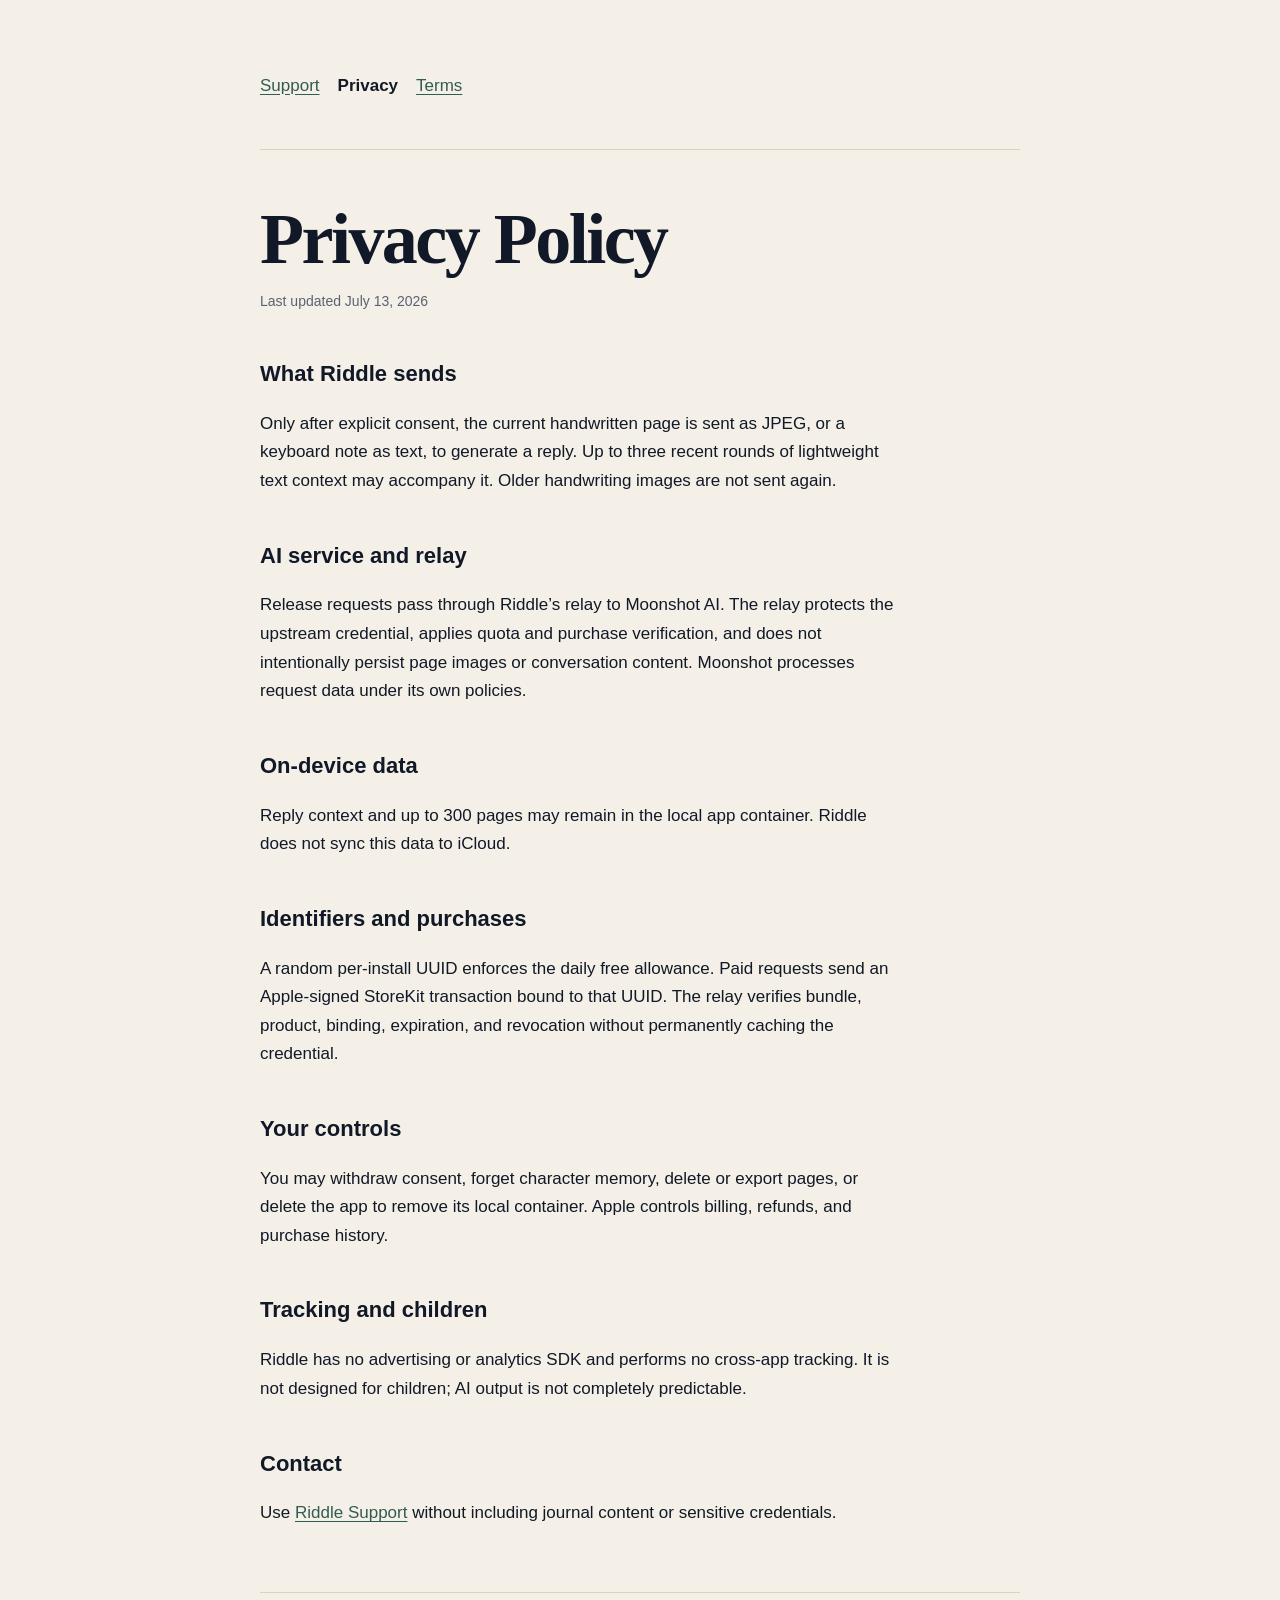
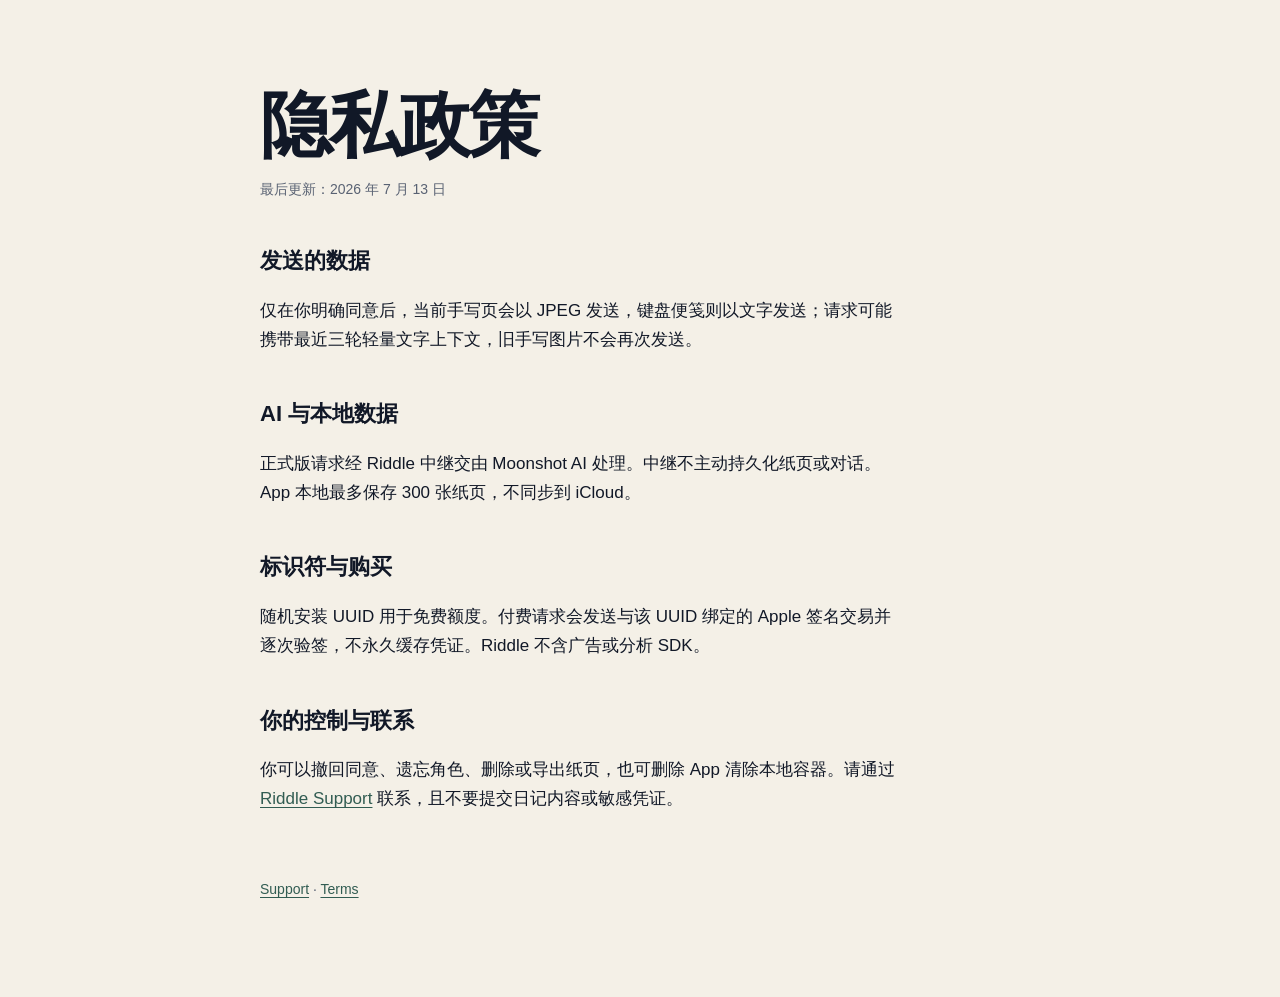
==== privacy.html @ 7ed74ed2 "Publish Riddle support and legal pages" ====
<!doctype html><html lang="en"><head><meta charset="utf-8"><meta name="viewport" content="width=device-width,initial-scale=1"><title>Riddle Privacy Policy</title><link rel="stylesheet" href="styles.css"></head><body><main><nav><a href="index.html">Support</a><strong>Privacy</strong><a href="terms.html">Terms</a></nav><h1>Privacy Policy</h1><p class="meta">Last updated July 13, 2026</p><h2>What Riddle sends</h2><p>Only after explicit consent, the current handwritten page is sent as JPEG, or a keyboard note as text, to generate a reply. Up to three recent rounds of lightweight text context may accompany it. Older handwriting images are not sent again.</p><h2>AI service and relay</h2><p>Release requests pass through Riddle’s relay to Moonshot AI. The relay protects the upstream credential, applies quota and purchase verification, and does not intentionally persist page images or conversation content. Moonshot processes request data under its own policies.</p><h2>On-device data</h2><p>Reply context and up to 300 pages may remain in the local app container. Riddle does not sync this data to iCloud.</p><h2>Identifiers and purchases</h2><p>A random per-install UUID enforces the daily free allowance. Paid requests send an Apple-signed StoreKit transaction bound to that UUID. The relay verifies bundle, product, binding, expiration, and revocation without permanently caching the credential.</p><h2>Your controls</h2><p>You may withdraw consent, forget character memory, delete or export pages, or delete the app to remove its local container. Apple controls billing, refunds, and purchase history.</p><h2>Tracking and children</h2><p>Riddle has no advertising or analytics SDK and performs no cross-app tracking. It is not designed for children; AI output is not completely predictable.</p><h2>Contact</h2><p>Use <a href="https://github.com/Trentct/Riddle-iPad/issues/new">Riddle Support</a> without including journal content or sensitive credentials.</p><section class="lang" lang="zh-Hans"><h1>隐私政策</h1><p class="meta">最后更新：2026 年 7 月 13 日</p><h2>发送的数据</h2><p>仅在你明确同意后，当前手写页会以 JPEG 发送，键盘便笺则以文字发送；请求可能携带最近三轮轻量文字上下文，旧手写图片不会再次发送。</p><h2>AI 与本地数据</h2><p>正式版请求经 Riddle 中继交由 Moonshot AI 处理。中继不主动持久化纸页或对话。App 本地最多保存 300 张纸页，不同步到 iCloud。</p><h2>标识符与购买</h2><p>随机安装 UUID 用于免费额度。付费请求会发送与该 UUID 绑定的 Apple 签名交易并逐次验签，不永久缓存凭证。Riddle 不含广告或分析 SDK。</p><h2>你的控制与联系</h2><p>你可以撤回同意、遗忘角色、删除或导出纸页，也可删除 App 清除本地容器。请通过 <a href="https://github.com/Trentct/Riddle-iPad/issues/new">Riddle Support</a> 联系，且不要提交日记内容或敏感凭证。</p></section><footer><a href="index.html">Support</a> · <a href="terms.html">Terms</a></footer></main></body></html>
---- styles.css ----
:root{color-scheme:light dark;--paper:#f4f0e7;--ink:#111827;--muted:#596273;--line:#d9d2c5;--accent:#315c52}*{box-sizing:border-box}body{margin:0;background:var(--paper);color:var(--ink);font:17px/1.68 -apple-system,BlinkMacSystemFont,"SF Pro Text",sans-serif}main{width:min(760px,calc(100% - 40px));margin:auto;padding:72px 0 96px}nav{display:flex;flex-wrap:wrap;gap:18px;padding-bottom:48px;border-bottom:1px solid var(--line)}a{color:var(--accent);text-underline-offset:3px}h1{margin:52px 0 8px;font:600 clamp(40px,8vw,72px)/1.04 ui-serif,Georgia,serif;letter-spacing:-.035em}h2{margin:42px 0 8px;font-size:22px}p{max-width:68ch}.lede{color:var(--muted);font-size:20px}.meta,footer{color:var(--muted);font-size:14px}.card{margin:36px 0;padding:24px;border:1px solid var(--line);border-radius:18px}.lang{margin-top:64px;padding-top:44px;border-top:1px solid var(--line)}footer{margin-top:64px}@media(prefers-color-scheme:dark){:root{--paper:#0c1219;--ink:#eee9df;--muted:#a8b0bb;--line:#29313a;--accent:#9bc9bb}}
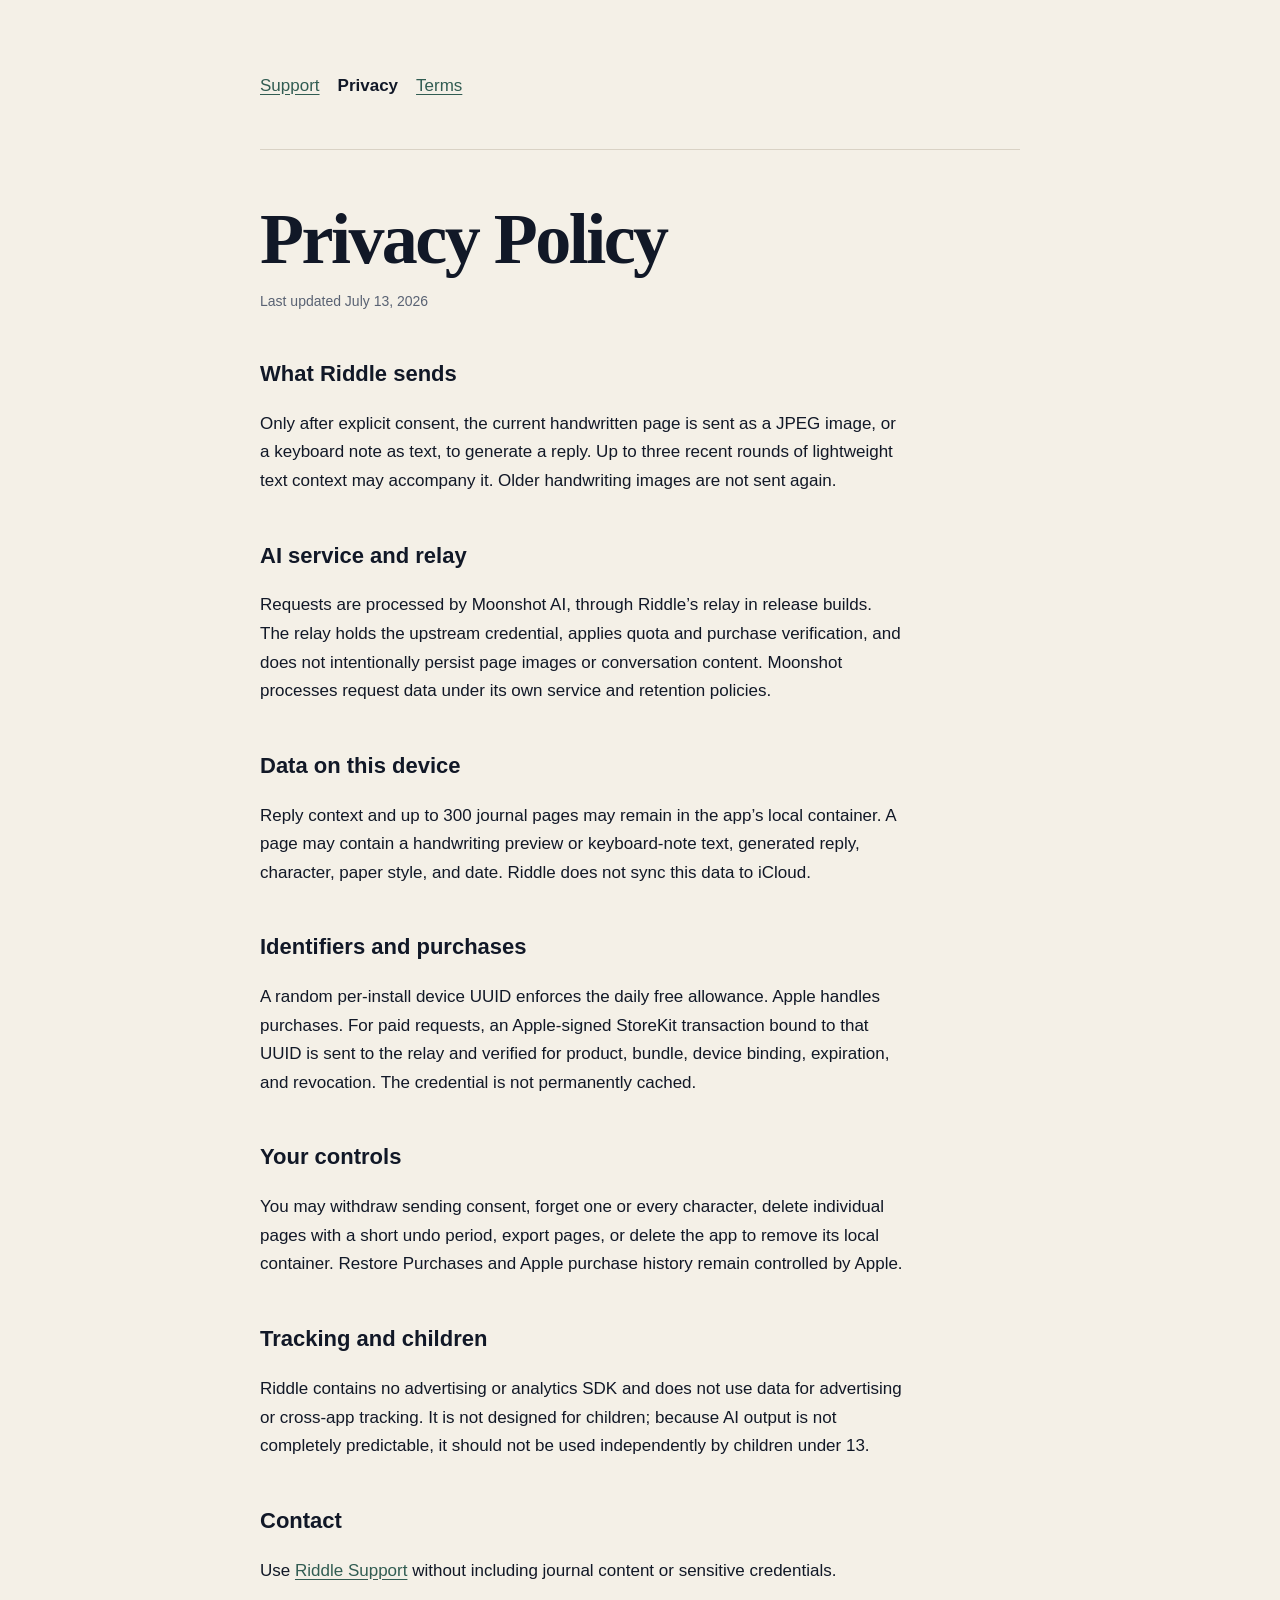
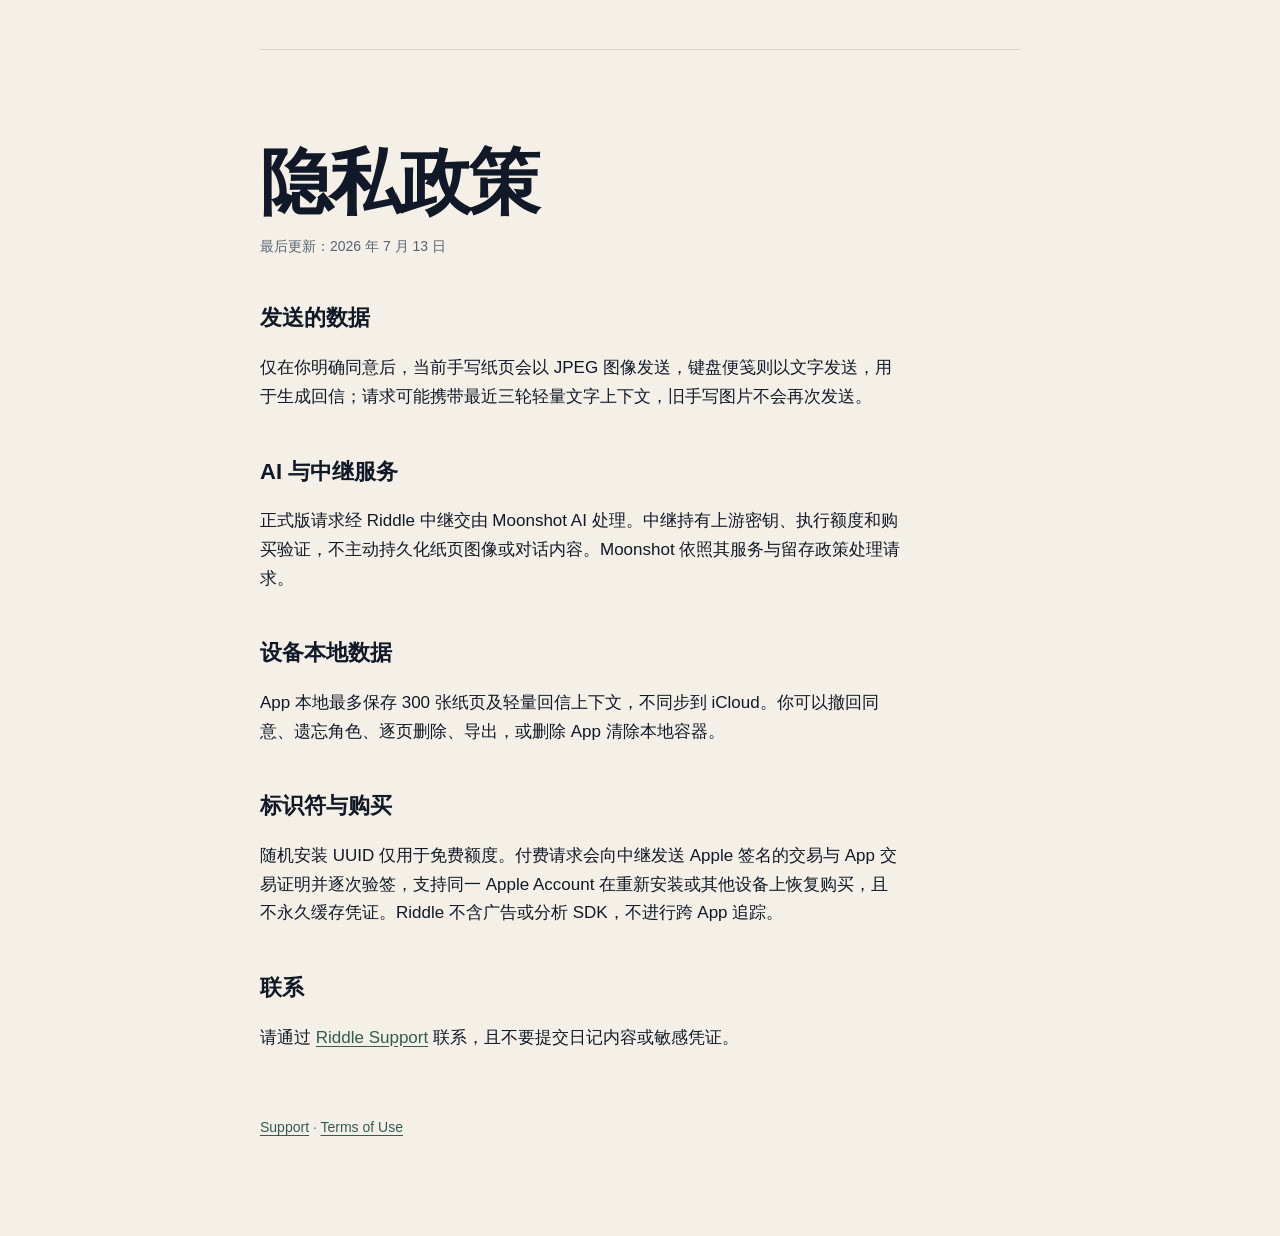
==== commit 197eea4d: "Correct Restore Purchases privacy disclosure" ====
--- a/privacy.html
+++ b/privacy.html
@@ -1 +1,12 @@
-<!doctype html><html lang="en"><head><meta charset="utf-8"><meta name="viewport" content="width=device-width,initial-scale=1"><title>Riddle Privacy Policy</title><link rel="stylesheet" href="styles.css"></head><body><main><nav><a href="index.html">Support</a><strong>Privacy</strong><a href="terms.html">Terms</a></nav><h1>Privacy Policy</h1><p class="meta">Last updated July 13, 2026</p><h2>What Riddle sends</h2><p>Only after explicit consent, the current handwritten page is sent as JPEG, or a keyboard note as text, to generate a reply. Up to three recent rounds of lightweight text context may accompany it. Older handwriting images are not sent again.</p><h2>AI service and relay</h2><p>Release requests pass through Riddle’s relay to Moonshot AI. The relay protects the upstream credential, applies quota and purchase verification, and does not intentionally persist page images or conversation content. Moonshot processes request data under its own policies.</p><h2>On-device data</h2><p>Reply context and up to 300 pages may remain in the local app container. Riddle does not sync this data to iCloud.</p><h2>Identifiers and purchases</h2><p>A random per-install UUID enforces the daily free allowance. Paid requests send an Apple-signed StoreKit transaction bound to that UUID. The relay verifies bundle, product, binding, expiration, and revocation without permanently caching the credential.</p><h2>Your controls</h2><p>You may withdraw consent, forget character memory, delete or export pages, or delete the app to remove its local container. Apple controls billing, refunds, and purchase history.</p><h2>Tracking and children</h2><p>Riddle has no advertising or analytics SDK and performs no cross-app tracking. It is not designed for children; AI output is not completely predictable.</p><h2>Contact</h2><p>Use <a href="https://github.com/Trentct/Riddle-iPad/issues/new">Riddle Support</a> without including journal content or sensitive credentials.</p><section class="lang" lang="zh-Hans"><h1>隐私政策</h1><p class="meta">最后更新：2026 年 7 月 13 日</p><h2>发送的数据</h2><p>仅在你明确同意后，当前手写页会以 JPEG 发送，键盘便笺则以文字发送；请求可能携带最近三轮轻量文字上下文，旧手写图片不会再次发送。</p><h2>AI 与本地数据</h2><p>正式版请求经 Riddle 中继交由 Moonshot AI 处理。中继不主动持久化纸页或对话。App 本地最多保存 300 张纸页，不同步到 iCloud。</p><h2>标识符与购买</h2><p>随机安装 UUID 用于免费额度。付费请求会发送与该 UUID 绑定的 Apple 签名交易并逐次验签，不永久缓存凭证。Riddle 不含广告或分析 SDK。</p><h2>你的控制与联系</h2><p>你可以撤回同意、遗忘角色、删除或导出纸页，也可删除 App 清除本地容器。请通过 <a href="https://github.com/Trentct/Riddle-iPad/issues/new">Riddle Support</a> 联系，且不要提交日记内容或敏感凭证。</p></section><footer><a href="index.html">Support</a> · <a href="terms.html">Terms</a></footer></main></body></html>
+<!doctype html><html lang="en"><head><meta charset="utf-8"><meta name="viewport" content="width=device-width,initial-scale=1"><title>Riddle Privacy Policy</title><link rel="stylesheet" href="styles.css"></head><body><main>
+<nav><a href="index.html">Support</a><strong>Privacy</strong><a href="terms.html">Terms</a></nav>
+<h1>Privacy Policy</h1><p class="meta">Last updated July 13, 2026</p>
+<h2>What Riddle sends</h2><p>Only after explicit consent, the current handwritten page is sent as a JPEG image, or a keyboard note as text, to generate a reply. Up to three recent rounds of lightweight text context may accompany it. Older handwriting images are not sent again.</p>
+<h2>AI service and relay</h2><p>Requests are processed by Moonshot AI, through Riddle’s relay in release builds. The relay holds the upstream credential, applies quota and purchase verification, and does not intentionally persist page images or conversation content. Moonshot processes request data under its own service and retention policies.</p>
+<h2>Data on this device</h2><p>Reply context and up to 300 journal pages may remain in the app’s local container. A page may contain a handwriting preview or keyboard-note text, generated reply, character, paper style, and date. Riddle does not sync this data to iCloud.</p>
+<h2>Identifiers and purchases</h2><p>A random per-install device UUID enforces the daily free allowance. Apple handles purchases. For paid requests, an Apple-signed StoreKit transaction bound to that UUID is sent to the relay and verified for product, bundle, device binding, expiration, and revocation. The credential is not permanently cached.</p>
+<h2>Your controls</h2><p>You may withdraw sending consent, forget one or every character, delete individual pages with a short undo period, export pages, or delete the app to remove its local container. Restore Purchases and Apple purchase history remain controlled by Apple.</p>
+<h2>Tracking and children</h2><p>Riddle contains no advertising or analytics SDK and does not use data for advertising or cross-app tracking. It is not designed for children; because AI output is not completely predictable, it should not be used independently by children under 13.</p>
+<h2>Contact</h2><p>Use <a href="https://github.com/Trentct/Riddle-iPad/issues/new">Riddle Support</a> without including journal content or sensitive credentials.</p>
+<section class="lang" lang="zh-Hans"><h1>隐私政策</h1><p class="meta">最后更新：2026 年 7 月 13 日</p><h2>发送的数据</h2><p>仅在你明确同意后，当前手写纸页会以 JPEG 图像发送，键盘便笺则以文字发送，用于生成回信；请求可能携带最近三轮轻量文字上下文，旧手写图片不会再次发送。</p><h2>AI 与中继服务</h2><p>正式版请求经 Riddle 中继交由 Moonshot AI 处理。中继持有上游密钥、执行额度和购买验证，不主动持久化纸页图像或对话内容。Moonshot 依照其服务与留存政策处理请求。</p><h2>设备本地数据</h2><p>App 本地最多保存 300 张纸页及轻量回信上下文，不同步到 iCloud。你可以撤回同意、遗忘角色、逐页删除、导出，或删除 App 清除本地容器。</p><h2>标识符与购买</h2><p>随机安装 UUID 仅用于免费额度。付费请求会向中继发送 Apple 签名的交易与 App 交易证明并逐次验签，支持同一 Apple Account 在重新安装或其他设备上恢复购买，且不永久缓存凭证。Riddle 不含广告或分析 SDK，不进行跨 App 追踪。</p><h2>联系</h2><p>请通过 <a href="https://github.com/Trentct/Riddle-iPad/issues/new">Riddle Support</a> 联系，且不要提交日记内容或敏感凭证。</p></section>
+<footer><a href="index.html">Support</a> · <a href="terms.html">Terms of Use</a></footer></main></body></html>
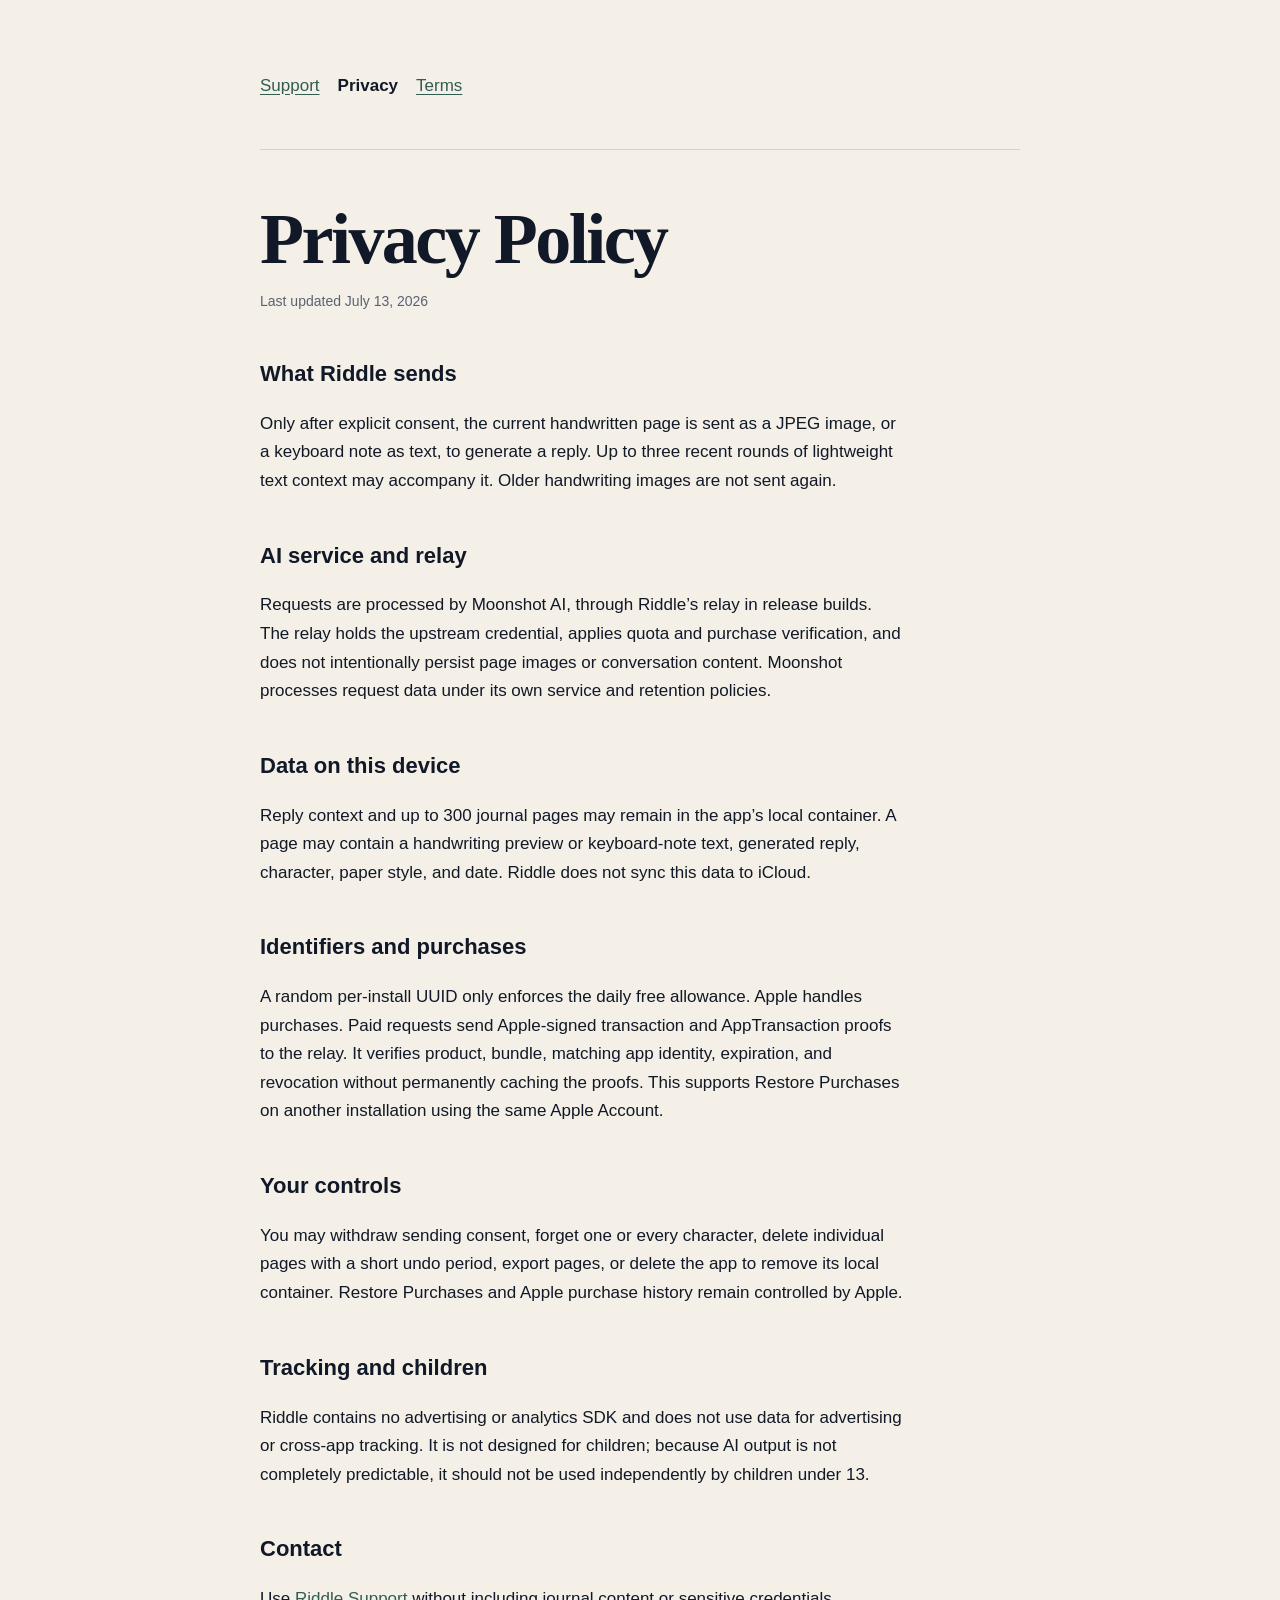
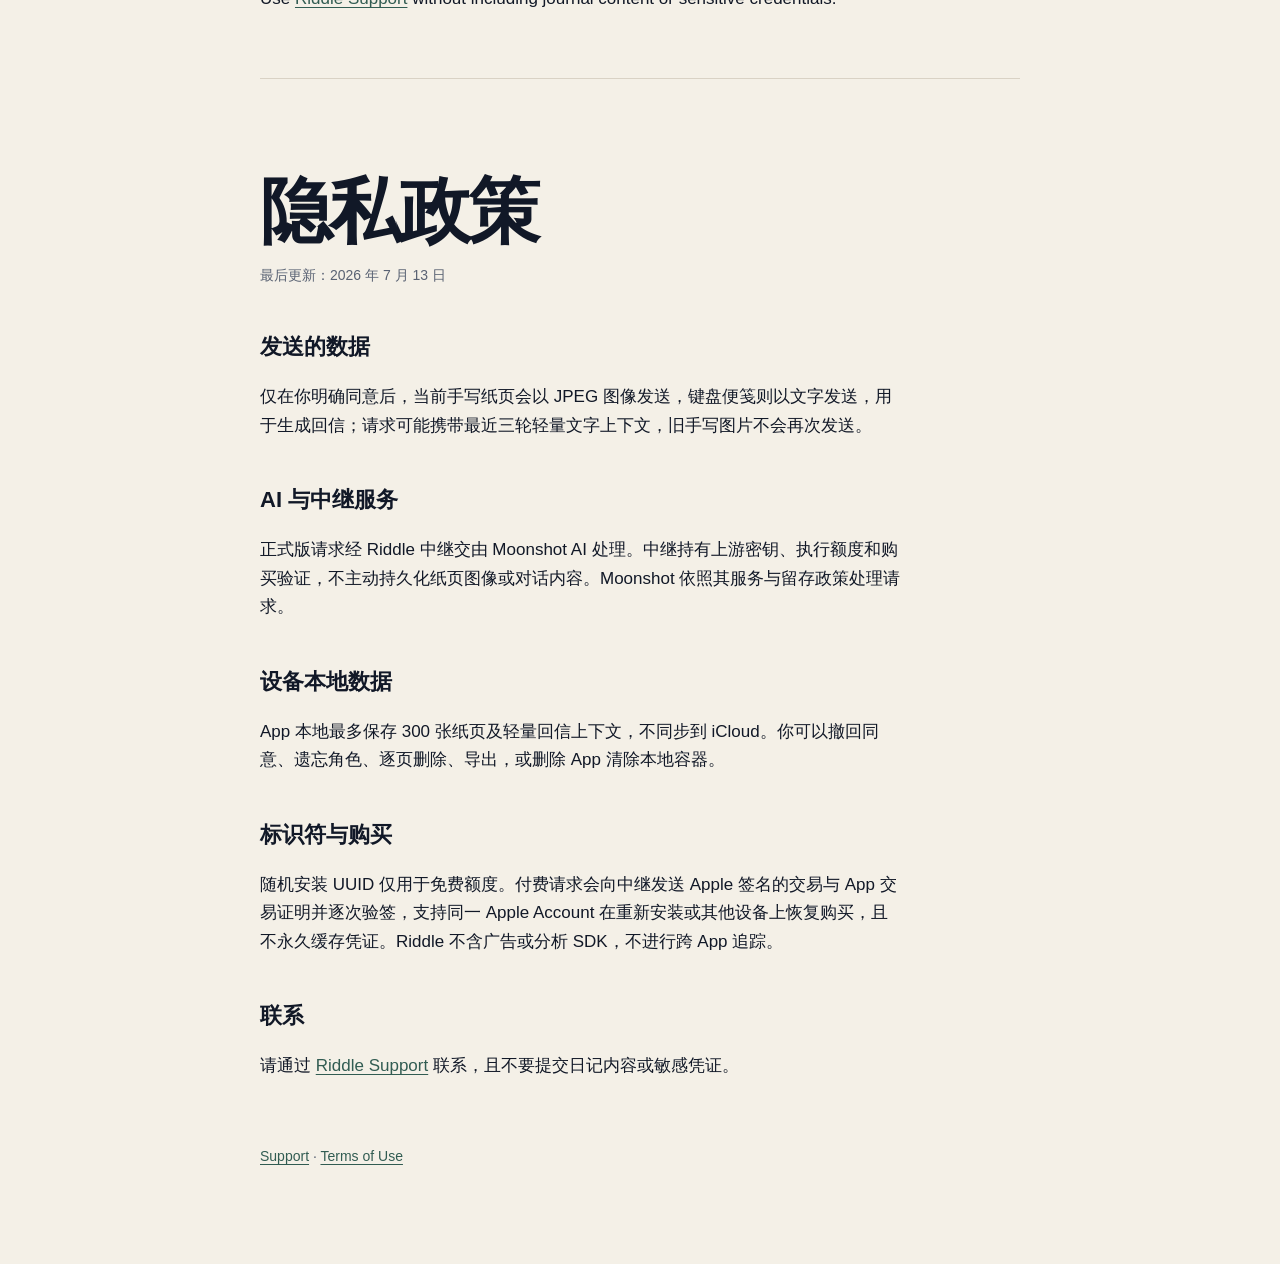
==== commit ca2ebf35: "Correct English Restore Purchases disclosure" ====
--- a/privacy.html
+++ b/privacy.html
@@ -4,7 +4,7 @@
 <h2>What Riddle sends</h2><p>Only after explicit consent, the current handwritten page is sent as a JPEG image, or a keyboard note as text, to generate a reply. Up to three recent rounds of lightweight text context may accompany it. Older handwriting images are not sent again.</p>
 <h2>AI service and relay</h2><p>Requests are processed by Moonshot AI, through Riddle’s relay in release builds. The relay holds the upstream credential, applies quota and purchase verification, and does not intentionally persist page images or conversation content. Moonshot processes request data under its own service and retention policies.</p>
 <h2>Data on this device</h2><p>Reply context and up to 300 journal pages may remain in the app’s local container. A page may contain a handwriting preview or keyboard-note text, generated reply, character, paper style, and date. Riddle does not sync this data to iCloud.</p>
-<h2>Identifiers and purchases</h2><p>A random per-install device UUID enforces the daily free allowance. Apple handles purchases. For paid requests, an Apple-signed StoreKit transaction bound to that UUID is sent to the relay and verified for product, bundle, device binding, expiration, and revocation. The credential is not permanently cached.</p>
+<h2>Identifiers and purchases</h2><p>A random per-install UUID only enforces the daily free allowance. Apple handles purchases. Paid requests send Apple-signed transaction and AppTransaction proofs to the relay. It verifies product, bundle, matching app identity, expiration, and revocation without permanently caching the proofs. This supports Restore Purchases on another installation using the same Apple Account.</p>
 <h2>Your controls</h2><p>You may withdraw sending consent, forget one or every character, delete individual pages with a short undo period, export pages, or delete the app to remove its local container. Restore Purchases and Apple purchase history remain controlled by Apple.</p>
 <h2>Tracking and children</h2><p>Riddle contains no advertising or analytics SDK and does not use data for advertising or cross-app tracking. It is not designed for children; because AI output is not completely predictable, it should not be used independently by children under 13.</p>
 <h2>Contact</h2><p>Use <a href="https://github.com/Trentct/Riddle-iPad/issues/new">Riddle Support</a> without including journal content or sensitive credentials.</p>
